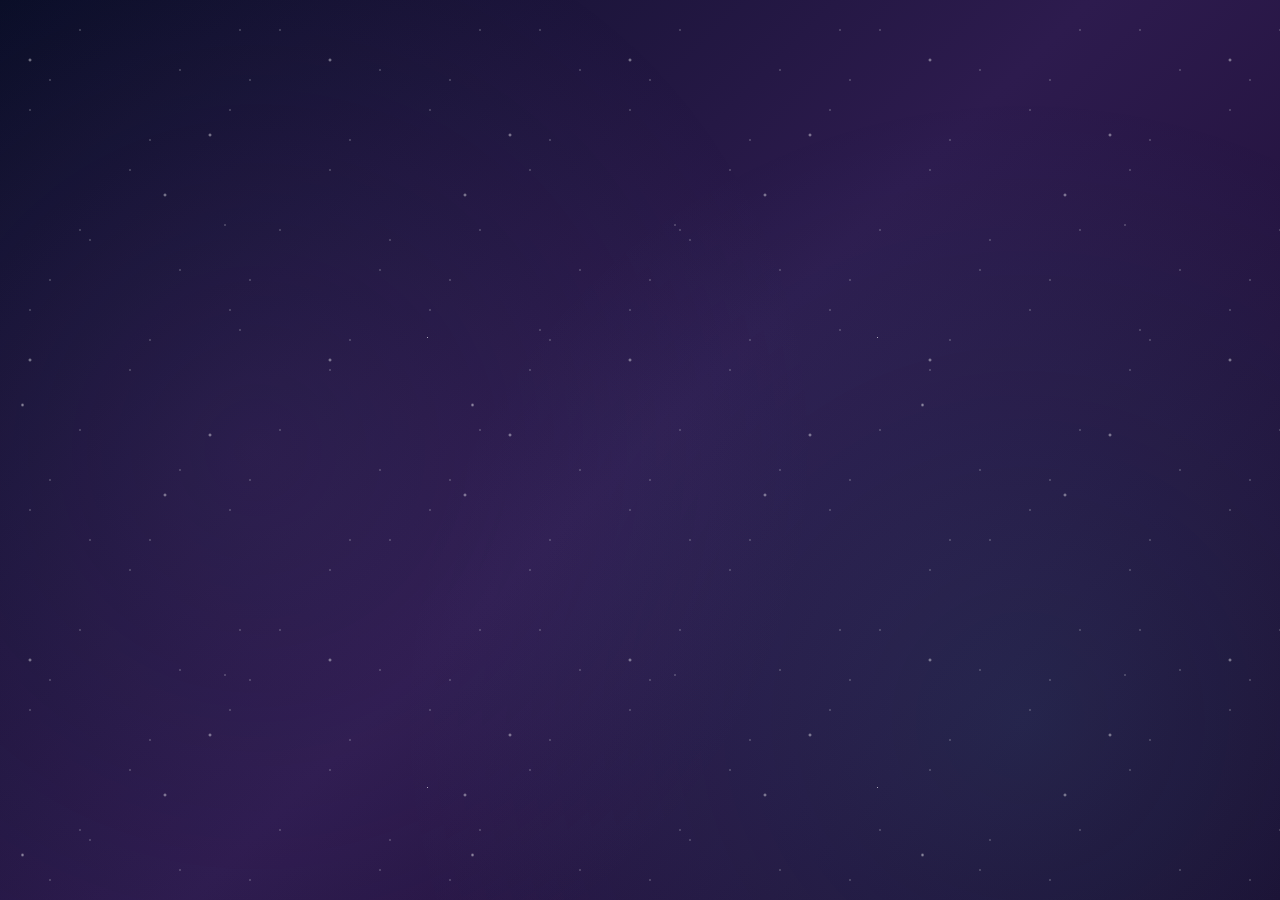
==== wonderland-deck.html @ 15926ad7 "90p pepsi yeah 90p pepsi whaaaaa" ====
<!DOCTYPE html>
<html>
  <head>
    <meta charset="UTF-8">
    <meta name="viewport" content="width=device-width, initial-scale=1.0">
    <meta name="author" content="tetra">
    <title>Wonderland</title>
		<link rel="icon" type="image/png" href="/resources/alice-icon.png">
    <link rel="stylesheet" href="wonderland-styles.css">
  </head>
  <body>
    
  </body>
</html>
---- wonderland-styles.css ----
@font-face {
  font-family: "AliceFont";
  src: url("resources/Chewy-Regular.ttf");
}

:root {
  --midnight: #0a0e27;
  --deep-purple: #2d1b4e;
  --mystic-purple: #6b4e9a;
  --golden: #f4d03f;
  --silver: #c0c0d8;
  --alice-cyan: #4dd9e8;
  --card-back: #1a1a2e;
}

* {
  margin: 0;
  padding: 0;
  box-sizing: border-box;
}

body {
  background: linear-gradient(135deg, var(--midnight) 0%, var(--deep-purple) 50%, #1a0a2e 100%);
  color: var(--silver);
  font-family: "AliceFont", cursive;
  min-height: 100vh;
  overflow-x: hidden;
  position: relative;
}

/* BACKGROUND EFFECTS */
body::before {
  content: '';
  position: fixed;
  top: 0;
  left: 0;
  width: 100%;
  height: 100%;
  background-image: 
    radial-gradient(circle at 20% 50%, rgba(107, 78, 154, 0.15) 0%, transparent 50%),
    radial-gradient(circle at 80% 80%, rgba(77, 217, 232, 0.1) 0%, transparent 50%);
  pointer-events: none;
  animation: mysticalPulse 8s ease-in-out infinite;
}

@keyframes mysticalPulse {
  0%, 100% { opacity: 0.5; }
  50% { opacity: 0.8; }
}

/* BACKGROUND STARS */
body::after {
  content: '';
  position: fixed;
  top: 0;
  left: 0;
  width: 100%;
  height: 100%;

  /* STAR FIELD */
  background-image:
    radial-gradient(2px 2px at 10% 20%, white, transparent),
    radial-gradient(2px 2px at 55% 65%, white, transparent),
    radial-gradient(1px 1px at 80% 10%, white, transparent),
    radial-gradient(1px 1px at 30% 80%, white, transparent),
    radial-gradient(2px 2px at 70% 45%, white, transparent),
    radial-gradient(1px 1px at 15% 55%, white, transparent),
    radial-gradient(1px 1px at 40% 15%, white, transparent),
    radial-gradient(1px 1px at 65% 85%, white, transparent),
    radial-gradient(1px 1px at 90% 35%, white, transparent),
    radial-gradient(1px 1px at 25% 40%, white, transparent),
    radial-gradient(1px 1px at 75% 70%, white, transparent),
    radial-gradient(2px 2px at 5%  90%, white, transparent),
    radial-gradient(1px 1px at 50% 50%, white, transparent),
    radial-gradient(1px 1px at 95% 75%, white, transparent);

  background-size:
    /* Each comma matches the gradient layers above */
    300px 300px,
    300px 300px,
    300px 300px,
    300px 300px,
    300px 300px,
    200px 200px,
    200px 200px,
    200px 200px,
    200px 200px,
    200px 200px,
    200px 200px,
    450px 450px,
    450px 450px,
    450px 450px;

  pointer-events: none;
  opacity: 0.6;
  animation: starTwinkle 15s ease-in-out infinite;
}

@keyframes starTwinkle {
  0%, 100% { background-position: 0% 0%; }
  50% { background-position: 100% 100%; }
}

/* CONTROLLER BUBBLES */
.controller-bubbles {
  position:fixed;
  bottom: 1.5rem;
  left: 1.6rem;
  display: flex;
  gap: 0.75rem;
  z-index: 500;
  align-items: flex-start;
}

.controller-bubble {
  display: flex;
  flex-direction: column;
  align-items: center;
  justify-content: center;
  gap: 0.25rem;
  width: 80px;
  height: 80px;
  border-radius: 50%;
  background: radial-gradient(circle at 35% 30%,
    rgba(107, 78, 154, 0.85) 0%,
    rgba(10, 14, 39, 0.92) 100%);
  border: 2px solid rgba(244, 208, 63, 0.45);
  box-shadow:
    0 4px 20px rgba(0, 0, 0, 0.5),
    0 0 12px rgba(107, 78, 154, 0.35),
    inset 0 1px 0 rgba(255, 255, 255, 0.08);
  cursor: pointer;
  text-decoration: none;
  color: var(--silver);
  transition:
    transform 0.3s cubic-bezier(0.34, 1.56, 0.64, 1),
    border-color 0.3s ease,
    box-shadow 0.3s ease;
  position: relative;
  animation: bubbleFloat 4s ease-in-out infinite;
}

.controller-bubble:nth-child(1) { animation-delay: 0s;}
.controller-bubble:nth-child(2) { animation-delay: 0.6s;}
.controller-bubble:nth-child(3) { animation-delay: 1.2s;}

.controller-bubble:hover {
  border-color: var(--golden);
  box-shadow:
    0 6px 28px rgba(0, 0, 0, 0.6),
    0 0 24px rgba(244, 208, 63, 0.45),
    inset 0 1px 0 rgba(255, 255, 255, 0.12);
  animation-play-state: paused;
  transform: translateY(-4px) scale(1.08);
}

.controller-bubble::before {
  content: '';
  position: absolute;
  top: 10%;
  left: 18%;
  width: 30%;
  height: 18%;
  background: rgba(255, 255, 255, 0.18);
  border-radius: 50%;
  filter: blur(3px);
  pointer-events: none;
}

.controller-bubble-label {
  font-family: "AliceFont", cursive;
  font-size: 0.7rem;
  letter-spacing: 0.06em;
  text-transform: uppercase;
  color: var(--golden);
  opacity: 0.85;
  text-shadow: 0 1px 4px rgba(0, 0, 0, 0.6);
}

/* NAV BUBBLES */
.nav-bubbles {
  position: fixed;
  top: 1.4rem;
  right: 1.6rem;
  display: flex;
  gap: 0.75rem;
  z-index: 500;
  align-items: flex-start;
}

.nav-bubble {
  display: flex;
  flex-direction: column;
  align-items: center;
  justify-content: center;
  gap: 0.25rem;
  width: 80px;
  height: 80px;
  border-radius: 50%;
  background: radial-gradient(circle at 35% 30%,
    rgba(107, 78, 154, 0.85) 0%,
    rgba(10, 14, 39, 0.92) 100%);
  border: 2px solid rgba(244, 208, 63, 0.45);
  box-shadow:
    0 4px 20px rgba(0, 0, 0, 0.5),
    0 0 12px rgba(107, 78, 154, 0.35),
    inset 0 1px 0 rgba(255, 255, 255, 0.08);
  cursor: pointer;
  text-decoration: none;
  color: var(--silver);
  transition:
    transform 0.3s cubic-bezier(0.34, 1.56, 0.64, 1),
    border-color 0.3s ease,
    box-shadow 0.3s ease;
  position: relative;
  animation: bubbleFloat 4s ease-in-out infinite;
}

.nav-bubble:nth-child(1) { animation-delay: 0s; }
.nav-bubble:nth-child(2) { animation-delay: 0.6s; }
.nav-bubble:nth-child(3) { animation-delay: 1.2s; }

@keyframes bubbleFloat {
  0%, 100% { transform: translateY(0); }
  50% { transform: translateY(-5px); }
}

.nav-bubble:hover {
  border-color: var(--golden);
  box-shadow:
    0 6px 28px rgba(0, 0, 0, 0.6),
    0 0 24px rgba(244, 208, 63, 0.45),
    inset 0 1px 0 rgba(255, 255, 255, 0.12);
  animation-play-state: paused;
  transform: translateY(-4px) scale(1.08);
}

.nav-bubble::before {
  content: '';
  position: absolute;
  top: 10%;
  left: 18%;
  width: 30%;
  height: 18%;
  background: rgba(255, 255, 255, 0.18);
  border-radius: 50%;
  filter: blur(3px);
  pointer-events: none;
}

.nav-bubble-label {
  font-family: "AliceFont", cursive;
  font-size: 0.7rem;
  letter-spacing: 0.06em;
  text-transform: uppercase;
  color: var(--golden);
  opacity: 0.85;
  text-shadow: 0 1px 4px rgba(0, 0, 0, 0.6);
}

/* SIGNUP DROPDOWN */
.nav-bubble--signup {
  user-select: none;
}

.signup-dropdown {
  position: absolute;
  top: calc(100% + 12px);
  right: 0;
  width: 280px;
  background: linear-gradient(145deg,
    rgba(45, 27, 78, 0.97) 0%,
    rgba(10, 14, 39, 0.97) 100%);
  border: 2px solid rgba(244, 208, 63, 0.5);
  border-radius: 16px;
  padding: 1.25rem 1.1rem 1.1rem;
  box-shadow:
    0 16px 48px rgba(0, 0, 0, 0.7),
    0 0 24px rgba(107, 78, 154, 0.4),
    inset 0 0 16px rgba(255, 255, 255, 0.03);

  /* Hidden by default */
  opacity: 0;
  transform: translateY(-8px) scale(0.96);
  transform-origin: top right;
  pointer-events: none;
  transition:
    opacity 0.3s ease,
    transform 0.35s cubic-bezier(0.34, 1.4, 0.64, 1);
}

.signup-dropdown.open {
  opacity: 1;
  transform: translateY(0) scale(1);
  pointer-events: all;
}

/* Arrow pointer */
.signup-dropdown::before {
  content: '';
  position: absolute;
  top: -10px;
  right: 22px;
  width: 0;
  height: 0;
  border-left: 9px solid transparent;
  border-right: 9px solid transparent;
  border-bottom: 10px solid rgba(244, 208, 63, 0.5);
}

.signup-dropdown-inner {
  display: flex;
  flex-direction: column;
  gap: 0.85rem;
}

.signup-title {
  font-family: "AliceFont", cursive;
  font-size: 1.4rem;
  color: var(--golden);
  text-align: center;
  text-shadow: 0 0 10px rgba(244, 208, 63, 0.5);
  margin-bottom: 0.15rem;
}

.signup-field {
  display: flex;
  flex-direction: column;
  gap: 0.3rem;
}

.signup-field label {
  font-family: "AliceFont", cursive;
  font-size: 0.9rem;
  color: var(--alice-cyan);
  text-transform: uppercase;
  letter-spacing: 0.08em;
  opacity: 0.85;
}

.signup-field input {
  font-family: "AliceFont", cursive;
  font-size: 1.1rem;
  background: rgba(10, 14, 39, 0.6);
  border: 1.5px solid rgba(107, 78, 154, 0.6);
  border-radius: 8px;
  color: var(--silver);
  padding: 0.65rem 0.85rem;
  outline: none;
  transition: border-color 0.25s ease, box-shadow 0.25s ease;
  width: 100%;
}

.signup-field input::placeholder {
  color: rgba(192, 192, 216, 0.35);
  font-style: italic;
}

.signup-field input:focus {
  border-color: var(--alice-cyan);
  box-shadow: 0 0 10px rgba(77, 217, 232, 0.25);
}

.signup-submit {
  font-family: "AliceFont", cursive;
  font-size: 1.25rem;
  background: linear-gradient(135deg, var(--mystic-purple), var(--deep-purple));
  color: var(--golden);
  border: 1.5px solid rgba(244, 208, 63, 0.55);
  border-radius: 8px;
  padding: 0.65rem 0;
  cursor: pointer;
  width: 100%;
  margin-top: 0.2rem;
  transition: background 0.25s ease, box-shadow 0.25s ease, transform 0.2s ease;
}

.signup-submit:hover {
  background: linear-gradient(135deg, #7d5cb8, var(--mystic-purple));
  box-shadow: 0 0 16px rgba(244, 208, 63, 0.35);
  transform: translateY(-1px);
}

/* CONTAINERS */
.wonderland-container {
  max-width: 1200px;
  margin: 0 auto;
  padding: 2rem;
  position: relative;
  z-index: 1;
}

.character-float {
  position: fixed;
  bottom: 2rem;
  left: 2rem;
  z-index: 200;
  cursor: grab;
  user-select: none;
  touch-action: none;
  filter: drop-shadow(0 4px 20px rgba(77, 217, 232, 0.4));
  transition: filter 0.2s ease;
}

.character-float:active {
  cursor: grabbing;
  filter: drop-shadow(0 8px 32px rgba(77, 217, 232, 0.7));
}

.character-float .character-sprite {
  position: relative;
  display: inline-block;
}

#character-gif { 
  width: 300px;
  height: auto;
  display: block;
  animation: gentleFloat 3s ease-in-out infinite;
}

@keyframes floatIn {
  from {
    transform: translateY(100px);
    opacity: 0;
  }
  to {
    transform: translateY(0);
    opacity: 1;
  }
}

.character-sprite {
  position: relative;
  display: inline-block;
  transition: transform 0.4s ease;
}

#character-gif {
  width: 260px;
  height: auto;
  filter: drop-shadow(0 4px 20px rgba(77, 217, 232, 0.4));
  animation: gentleFloat 3s ease-in-out infinite;
  flex-shrink: 0;
}

@keyframes gentleFloat {
  0%, 100% { transform: translateY(0); }
  50% { transform: translateY(-10px); }
}

.speech-bubble {
  position: absolute;
  top: 50%;
  left: calc(100% + 15px);           /* sits right of Alice, maybe switch sides */
  transform: translateY(-50%) scale(0);
  transform-origin: left center;
  width: 280px;
  background: linear-gradient(135deg, rgba(107, 78, 154, 0.95) 0%, rgba(45, 27, 78, 0.95) 100%);
  border: 3px solid var(--alice-cyan);
  border-radius: 20px;
  padding: 1rem 1.5rem;
  box-shadow:
    0 0 30px rgba(77, 217, 232, 0.5),
    inset 0 0 20px rgba(255, 255, 255, 0.1);
  opacity: 0;
  transition: opacity 0.4s ease, transform 0.4s cubic-bezier(0.34, 1.56, 0.64, 1);
  white-space: normal;
  pointer-events: none;
}

.speech-bubble.active {
  opacity: 1;
  transform: scale(1);
}

@keyframes bubblePop {
  0% {
    opacity: 0;
    transform: scale(0);
  }
  50% {
    transform: scale(1.1);
  }
  100% {
    opacity: 1;
    transform: scale(1);
  }
}

.speech-bubble::after {
  content: '';
  position: absolute;
  top: 50%;
  left: -20px;
  transform: translateY(-50%);
  width: 0;
  height: 0;
  border-top: 12px solid transparent;
  border-bottom: 12px solid transparent;
  border-right: 20px solid var(--alice-cyan);
}

#character-speech {
  font-size: 1.25rem;
  color: var(--silver);
  text-shadow: 0 2px 4px rgba(0, 0, 0, 0.5);
  line-height: 1.4;
}

/* MAIN CONTENT */
.tarot-card-container {
  text-align: center;
  margin-top: 2rem;
}

.title {
  font-size: 5rem;
  color: var(--golden);
  text-shadow:
    0 0 20px rgba(244, 208, 63, 0.8),
    0 0 40px rgba(244, 208, 63, 0.4),
    4px 4px 8px rgba(0, 0, 0, 0.8);
  margin-bottom: 1rem;
  animation: titleGlow 3s ease-in-out infinite;
  letter-spacing: 3px;
}

@keyframes titleGlow {
  0%, 100% {
    text-shadow: 
      0 0 20px rgba(244, 208, 63, 0.8),
      0 0 40px rgba(244, 208, 63, 0.4),
      4px 4px 8px rgba(0, 0, 0, 0.8);
  }
  50% {
    text-shadow: 
      0 0 30px rgba(244, 208, 63, 1),
      0 0 60px rgba(244, 208, 63, 0.6),
      4px 4px 8px rgba(0, 0, 0, 1);
  }
}

/* === TAROT CONTAINER === */

/* READING STATUS */
.tarot-card-reading {
  margin: 2rem 0;
  padding: 1rem;
  background: rgba(107, 78, 154, 0.3);
  border: 2px solid var(--mystic-purple);
  border-radius: 15px;
  display: inline-block;
}

#status-text {
  font-size: 1.5rem;
  color: var(--alice-cyan);
  text-shadow: 0 2px 8px rgba(277, 217, 232, 0.6);
}

/* TAROT CARDS */
.tarot-cards {
  display: flex;
  justify-content: center;
  align-items: flex-start;
  gap: clamp(1.5rem, 5vw, 6rem);
  margin: 4rem 0;
}

.card-position {
  display: flex;
  flex-direction: column;
  align-items: center;
  gap: 1rem;
  min-height: 0;
}

.position-label {
  font-size: 1.8rem;
  color: var(--golden);
  text-transform: uppercase;
  letter-spacing: 2px;
  text-shadow: 0 2px 8px rgba(244, 208, 63, 0.6);
}

.card-wrapper {
  width: 240px;
  height: 420px;
  position: relative;
  transform-style: preserve-3d;
  perspective: 1000px;
  transition: transform 0.8s cubic-bezier(0.68, -0.55, 0.265, 1.55);
  cursor: pointer;
}

.card-wrapper.hover {
  transform: translateY(-10px) rotateY(5deg);
}

.card-wrapper.flipped {
  transform: rotateY(180deg);
}

.card-wrapper.clickable::after {
  content: '';
  position: absolute;
  inset: -3px;
  border-radius: 15px;
  box-shadow: 0 0 0 rgba(244, 208, 63, 0);
  transition: box-shadow 0.3s ease;
  pointer-events: none;
  z-index: 10;
}

.card-wrapper.clickable:hover::after {
  box-shadow: 0 0 28px rgba(244, 208, 63, 0.8);
}

.card-back, .card-front {
  position: absolute;
  inset: 0;
  width: 100%;
  height: 100%;
  backface-visibility: hidden;
  border-radius: 15px;
  border: 3px solid var(--golden);
  box-shadow: 
    0 10px 40px rgba(0, 0, 0, 0.6),
    0 0 20px rgba(244, 208, 63, 0.3);
}

.card-back {
  background: linear-gradient(135deg, var(--card-back) 0%, var(--deep-purple) 100%);
  display: flex;
  align-items: center;
  justify-content: center;
  overflow: hidden;
}

.card-back::before {
  content: '+';
  font-size: 8rem;
  color: var(--mystic-purple);
  opacity: 0.4;
  animation: cardPulse 2s ease-in-out infinite;
}

@keyframes cardPulse {
  0%, 100% { transform: scale(1); opacity: 0.4; }
  50% { transform: scale(1.1); opacity: 0.6; }
}

.card-front {
  background: white;
  width: 100%;
  height: 100%;
  transform: rotateY(180deg);
  display: flex;
  align-items: center;
  justify-content: center;
  overflow: hidden;
}

.card-front img {
  width: 100%;
  height: 100%;
  object-fit: contain;
}

.card-front.reversed {
  transform: rotateY(180deg) rotate(180deg);
}

/* READING MODE TOGGLE */
.reading-mode-toggle {
  display: flex;
  align-items: center;
  justify-content: center;
  gap: 1.2rem;
  margin: 1rem 0 2rem;
}

.toggle-label {
  font-family: "AliceFont", cursive;
  font-size: 1.1rem;
  color: var(--silver);
  opacity: 0.45;
  transition: opacity 0.4s ease, color 0.4s ease, text-shadow 0.4s ease;
  white-space: nowrap;
  user-select: none;
}

.toggle-label.active {
  opacity: 1;
  color: var(--golden);
  text-shadow: 0 0 12px rgba(244, 208, 63, 0.7);
}

.toggle-track {
  position: relative;
  width: 72px;
  height: 36px;
  background: linear-gradient(135deg, var(--midnight), var(--deep-purple));
  border: 2px solid var(--mystic-purple);
  border-radius: 999px;
  cursor: pointer;
  box-shadow:
    0 0 14px rgba(107, 78, 154, 0.5),
    inset 0 0 10px rgba(0, 0, 0, 0.4);
  transition: border-color 0.4s ease, box-shadow 0.4s ease;
  overflow: hidden;
}

.toggle-track:hover {
  border-color: var(--alice-cyan);
  box-shadow:
    0 0 20px rgba(77, 217, 232, 0.4),
    inset 0 0 10px rgba(0, 0, 0, 0.4);
}

.toggle-track.three-card {
  border-color: var(--golden);
  box-shadow:
    0 0 20px rgba(244, 208, 63, 0.5),
    inset 0 0 10px rgba(0, 0, 0, 0.4);
}

.toggle-orb {
  position: absolute;
  top: 4px;
  left: 4px;
  width: 24px;
  height: 24px;
  background: radial-gradient(circle at 35% 35%, var(--alice-cyan) 0%, var(--mystic-purple));
  border-radius: 50%;
  box-shadow:
    0 0 10px rgba(77, 217, 232, 0.8),
    0 2px 6px rgba(0, 0, 0, 0.5);
  transition: transform 0.45s cubic-bezier(0.34, 1.56, 0.64, 1), background 0.4s ease, box-shadow 0.4s ease;
}

.toggle-track.three-card .toggle-orb {
  transform: translate(36px);
  background: radial-gradient(circle at 35% 35%, var(--golden), #b8860b);
  box-shadow:
    0 0 12px rgba(244, 208, 63, 0.9),
    0 2px 6px rgba(0, 0, 0, 0.5);
}

/* STAR PIPS */
.toggle-pip {
  position: absolute;
  top: 50%;
  transform: translateY(-50%);
  width: 4px;
  height: 4px;
  background: var(--golden);
  border-radius: 50%;
  opacity: 0;
  transition: opacity 0.3s ease;
}

.toggle-pip.pip-1 {
  left: 14px;
}

.toggle-pip.pip-2 {
  left: 22px;
}

.toggle-pip.pip-3 {
  left: 30px;
}

.toggle-track.three-card .toggle-pip {
  opacity: 0.5;
}

/* DRAW CARDS BUTTON */
.draw-button {
  font-family: "AliceFont", cursive;
  font-size: 2.1rem;
  padding: 1.4rem 3.5rem;
  background: linear-gradient(135deg, var(--mystic-purple) 0%, var(--deep-purple) 100%);
  color: var(--golden);
  border: 3px solid var(--golden);
  border-radius: 50px;
  cursor: pointer;
  display: block;
  margin: 0 auto;
  text-shadow: 0 2px 8px rgba(0, 0, 0, 0.5);
  box-shadow: 
    0 8px 20px rgba(0, 0, 0, 0.4),
    0 0 30px rgba(244, 208, 63, 0.3),
    inset 0 0 20px rgba(255, 255, 255, 0.1);
  transition: all 0.3s ease;
  animation: buttonGlow 2s ease-in-out infinite;
}

@keyframes buttonGlow {
  0%, 100% {
    box-shadow: 
      0 8px 20px rgba(0, 0, 0, 0.4),
      0 0 30px rgba(244, 208, 63, 0.3),
      inset 0 0 20px rgba(255, 255, 255, 0.1);
  }
  50% {
    box-shadow: 
      0 8px 20px rgba(0, 0, 0, 0.4),
      0 0 40px rgba(244, 208, 63, 0.6),
      inset 0 0 30px rgba(255, 255, 255, 0.2);
  }
}

.draw-button:hover:not(:disabled) {
  transform: translateY(-3px) scale(1.05);
  box-shadow: 
    0 12px 30px rgba(0, 0, 0, 0.5),
    0 0 50px rgba(244, 208, 63, 0.5),
    inset 0 0 30px rgba(255, 255, 255, 0.2);
}

.draw-button:active:not(:disabled) {
  transform: translateY(-1px) scale(1.02);
}

.draw-button:disabled {
  opacity: 0.5;
  cursor: not-allowed;
  animation: none;
}

/* MODAL */
.modal {
  display: none;
  position: fixed;
  z-index: 1000;
  left: 0;
  top: 0;
  width: 100%;
  height: 100%;
  background-color: rgba(10, 14, 39, 0.95);
  backdrop-filter: blur(10px);
  animation: fadeIn 0.3s ease;
}

.modal.active {
  display: flex;
  align-items: center;
  justify-content: center;
}

@keyframes fadeIn {
  from { opacity: 0; }
  to { opacity: 1; }
}

.modal-content {
  background: linear-gradient(135deg, var(--deep-purple) 0%, var(--midnight) 100%);
  border: 3px solid var(--golden);
  border-radius: 20px;
  padding: 2rem;
  max-width: 900px;
  width: 90%;
  max-height: 90vh;
  overflow-y: auto;
  box-shadow:
    0 20px 60px rgba(0, 0, 0, 0.8),
    0 0 40px rgba(244, 208, 63, 0.4);
  animation: slideIn 0.4 ease-out;
  position: relative;
}

@keyframes slideIn {
  from {
    transform: translateY(-50px);
    opacity: 0;
  }
  to {
    transform: translateY(0);
    opacity: 1;
  }
}

.close-button {
  position: absolute;
  top: 1rem;
  right: 1.5rem;
  font-size: 3rem;
  color: var(--golden);
  cursor: pointer;
  line-height: 1;
  transition: all 0.3s ease;
}

.close-button:hover {
  color: var(--alice-cyan);
  transform: rotate(90deg);
  text-shadow: 0 0 20px rgba(77, 217, 232, 0.);
}

.modal-body {
  display: flex;
  gap: 2rem;
  margin-top: 1rem;
}

.modal-card-display {
  flex: 0 0 300px;
  display: flex;
  flex-direction: column;
  align-items: center;
  text-align: center;
}

.modal-card-display img {
  width: 100%;
  border: 3px solid var(--golden);
  border-radius: 15px;
  box-shadow: 0 10px 30px rgba(0, 0, 0, 0.5);
}

.reversed-indicator {
  margin-top: 1rem;
  font-size: 1.3rem;
  color: var(--alice-cyan);
  text-shadow: 0 2px 8px rgba(77, 217, 232, 0.6);
}

.modal-card-info {
  flex: 1;
}

.modal-card-info h2 {
  font-size: 2.5rem;
  color: var(--golden);
  margin-bottom: 1.5rem;
  text-shadow: 0 2px 8px rgba(244, 208, 63, 0.6);
}

.card-meaning {
  margin-bottom: 2rem;
  padding: 1.5rem;
  background: rgba(107, 78, 154, 0.2);
  border-left: 4px solid var(--mystic-purple);
  border-radius: 8px;
}

.card-meaning h3 {
  font-size: 1.6rem;
  color: var(--alice-cyan);
  margin-bottom: 0.8rem;
  text-shadow: 0 2px 8px rgba(77, 217, 232, 0.4);
}

.card-meaning p {
  font-size: 1.1rem;
  line-height: 1.6;
  color: var(--silver);
}

.reversed-meaning {
  border-left-color: var(--alice-cyan);
}

/* SETTINGS BUBBLE */
.settings-bubble {
  position: fixed;
  top: 1.4rem;
  left: 1.6rem;
  width: 80px;
  height: 80px;
  border-radius: 50%;
  background: radial-gradient(circle at 35% 30%,
    rgba(107, 78, 154, 0.85) 0%,
    rgba(10, 14, 39, 0.92) 100%);
  border: 2px solid rgba(244, 208, 63, 0.45);
  box-shadow:
    0 4px 20px rgba(0, 0, 0, 0.5),
    0 0 12px rgba(107, 78, 154, 0.35),
    inset 0 1px 0 rgba(255, 255, 255, 0.08);
  cursor: pointer;
  z-index: 500;
  display: flex;
  flex-direction: column;
  align-items: center;
  justify-content: center;
  gap: 0.25rem;
  color: var(--silver);
  animation: bubbleFloat 4s ease-in-out infinite;
  animation-delay: 1.8s;
  transition:
    transform 0.3s cubic-bezier(0.34, 1.56, 0.64, 1),
    border-color 0.3s ease,
    box-shadow 0.3s ease;
}

.settings-bubble::before {
  content: '';
  position: absolute;
  top: 10%;
  left: 18%;
  width: 30%;
  height: 18%;
  background: rgba(255, 255, 255, 0.18);
  border-radius: 50%;
  filter: blur(3px);
  pointer-events: none;
}

.settings-bubble:hover {
  border-color: var(--golden);
  box-shadow:
    0 6px 28px rgba(0, 0, 0, 0.6),
    0 0 24px rgba(244, 208, 63, 0.45),
    inset 0 1px 0 rgba(255, 255, 255, 0.12);
  animation-play-state: paused;
  transform: translateY(-4px) scale(1.08);
}

.settings-bubble-label {
  font-family: "AliceFont", cursive;
  font-size: 0.7rem;
  letter-spacing: 0.06em;
  text-transform: uppercase;
  color: var(--golden);
  opacity: 0.85;
  text-shadow: 0 1px 4px rgba(0, 0, 0, 0.6);
}

/* SETTINGS PANEL */
.settings-overlay {
  position: fixed;
  inset: 0;
  background: rgba(10, 14, 39, 0.5);
  z-index: 600;
  opacity: 0;
  pointer-events: none;
  transition: opacity 0.35s ease;
}

.settings-overlay.open {
  opacity: 1;
  pointer-events: all;
}

.settings-panel {
  position: fixed;
  top: 0;
  left: 0;
  width: 300px;
  height: 100vh;
  background: linear-gradient(160deg, rgba(45, 27, 78, 0.98) 0%, rgba(10, 14, 39, 0.99) 100%);
  border-right: 2px solid rgba(244, 208, 63, 0.5);
  box-shadow:
    8px 0 40px rgba(0, 0, 0, 0.7),
    0 0 30px rgba(107, 78, 154, 0.3);
  z-index: 601;
  transform: translateX(-100%);
  transition: transform 0.4s cubic-bezier(0.34, 1.2, 0.64, 1);
  overflow-y: auto;
  padding: 2rem 1.5rem;
  display: flex;
  flex-direction: column;
  gap: 1.5rem;
}

.settings-panel.open {
  transform: translateX(0);
}

.settings-panel-header {
  display: flex;
  align-items: center;
  justify-content: space-between;
  padding-bottom: 1rem;
  border-bottom: 1px solid rgba(244, 208, 63, 0.25);
}

.settings-panel-title {
  font-family: "AliceFont", cursive;
  font-size: 1.4rem;
  color: var(--golden);
  text-shadow: 0 0 12px rgba(244, 208, 63, 0.5);
}

.settings-close {
  font-size: 2rem;
  color: var(--golden);
  cursor: pointer;
  line-height: 1;
  transition: transform 0.3s ease, color 0.3s ease;
}

.settings-close:hover {
  color: var(--alice-cyan);
  transform: rotate(90deg);
}

.settings-section-title {
  font-family: "AliceFont", cursive;
  font-size: 0.7rem;
  letter-spacing: 0.12em;
  text-transform: uppercase;
  color: var(--alice-cyan);
  opacity: 0.8;
  margin-bottom: 0.5rem;
}

.settings-item {
  display: flex;
  align-items: center;
  justify-content: space-between;
  padding: 0.8rem 1rem;
  background: rgba(107, 78, 154, 0.15);
  border: 1px solid rgba(107, 78, 154, 0.3);
  border-radius: 10px;
  margin-bottom: 0.5rem;
}

.settings-item-label {
  font-family: "AliceFont", cursive;
  font-size: 1rem;
  color: var(--silver);
}

.dev-password-field {
  display: none;
  margin-top: 0.4rem;
  padding: 0 0.25rem;
}

.dev-password-field.visible {
  display: block;
}

.dev-password-field input {
  font-family: "AliceFont", cursive;
  font-size: 1rem;
  width: 100%;
  background: rgba(10, 14, 39, 0.6);
  border: 1.5px solid rgba(107, 78, 154, 0.6);
  border-radius: 8px;
  color: var(--silver);
  padding: 0.6rem 0.8rem;
  outline: none;
  transition: border-color 0.25s ease, box-shadow 0.25s ease;
}

.dev-password-field input::placeholder {
  color: rgba(192, 192, 216, 0.35);
  font-style: italic;
}

.dev-password-field input:focus {
  border-color: var(--alice-cyan);
  box-shadow: 0 0 10px rgba(77, 217, 232, 0.25);
}

#settings-dev-mode:checked ~ * {
  /* handled via JS class */
}

.settings-item.dev-active {
  border-color: rgba(77, 217, 232, 0.6);
  background: rgba(77, 217, 232, 0.08);
}

/* LARGE UI MODE */
/* increase most things by about 40px? */
body.large-ui .card-wrapper {
  width: 280px;
  height: 460px;
}

body.large-ui .controller-bubble,
body.large-ui .nav-bubble,
body.large-ui .settings-bubble {
  width: 120px;
  height: 120px;
}

body.large-ui .controller-bubble-label,
body.large-ui .nav-bubble-label,
body.large-ui .settings-bubble-label {
  font-size: 1.2rem;
}

body.large-ui .title {
  font-size: 6.5rem;
}

body.large-ui #status-text {
  font-size: 2rem;
}

body.large-ui .position-label {
  font-size: 2.5rem;
}

body.large-ui .draw-button {
  font-size: 2.5rem;
  padding: 1.8rem 4.5rem;
}

body.large-ui .speech-bubble {
  width: 350px;
  font-size: 1.4rem;
  padding: 1.5rem 2rem;
}

body.large-ui #character-speech {
  font-size: 1.5rem;
}

body.large-ui .signup-dropdown {
  width: 360px;
}

body.large-ui .signup-title {
  font-size: 1.8rem;
}

body.large-ui .signup-field label {
  font-size: 1.1rem;
}

body.large-ui .signup-field input {
  font-size: 1.35rem;
  padding: 0.8rem 1rem;
  border-radius: 10px;
}

body.large-ui .signup-submit {
  font-size: 1.5rem;
  padding: 0.8rem 0;
  border-radius: 10px;
}

body.large-ui .signup-dropdown-inner {
  gap: 1.2rem;
}

/* RESPONSIVE DESIGNS */
@media (max-width: 2000px) {
  .character-float #character-gif {
    width: 600px;
  }

  .speech-bubble {
    position: absolute;
    top: calc(100% + 15px);
    left: 50%;
    transform: translateX(-50%) scale(0);
    transform-origin: top center;
    width: 320px;
  }

  .speech-bubble.active {
    transform: translateX(-50%) scale(1);
  }

  .speech-bubble::after {
    top: -20px;
    left: 50%;
    transform: translateX(-50%);
    border-left: 12px solid transparent;
    border-right: 12px solid transparent;
    border-bottom: 20px solid var(--alice-cyan);
    border-top: none;
  }

  .title {
    font-size: 2.5rem;
  }

  .card-wrapper {
    width: 150px;
    height: 262px;
  }

  .modal-body {
    flex-direction: column;
  }

  .modal-card-display {
    flex: auto;
    width: 20%;
  }

  .controller-bubbles {
    gap: 0.5rem;
    bottom: 1rem;
    left: 1.6rem;
  }

  .controller-bubble {
    width: 90px;
    height: 90px;
  }

  .controller-bubble-label {
    font-size: 0.85rem;
  }

  .nav-bubbles {
    gap: 0.5rem;
    top: 1rem;
    right: 1rem;
  }

  .nav-bubble {
    width: 90px;
    height: 90px;
  }

  .nav-bubble-label {
    font-size: 0.85rem;
  }

  .signup-dropdown {
    width: 280px;
  }

  .settings-bubble {
    width: 90px;
    height: 90px;
  }

  .settings-bubble-label {
    font-size: 0.85rem;
  }
}

@media (max-width: 640px) {
  .character-float #character-gif {
    width: 150px;
  }

  .speech-bubble {
    max-width: 200px;
    font-size: 0.9rem;
    padding: 0.7rem 1rem;
  }

  .wonderland-container {
    padding: 1rem;
  }

  .title {
    font-size: 2rem;
  }

  .tarot-cards {
    flex-direction: column;
    align-items: center;
  }

  .card-wrapper {
    width: 180px;
    height: 315px;
  }

  .draw-button {
    font-size: 1.4rem;
    padding: 1rem 2rem;
  }

  .controller-bubbles {
    position: static;
    display: flex;
    flex-direction: row;
    justify-content: center;
    gap: 1rem;
    width: 100%;
    padding: 1rem 0 0.5rem;
  }

  .controller-bubble {
    width: 58px;
    height: 58px;
  }

  .controller-bubble-label {
    font-size: 0.54rem;
  }

  .nav-bubbles {
    position: static;
    display: flex;
    flex-direction: row;
    justify-content: center;
    gap: 1rem;
    width: 100%;
    padding: 1rem 0 0.5rem;
  }

  .nav-bubble {
    width: 58px;
    height: 58px;
  }

  .nav-bubble-label {
    font-size: 0.54rem;
  }

  .signup-dropdown {
    position: fixed;
    top: 90px;
    left: 50%;
    transform: translateX(-50%);
    right: auto;
    width: 200px;
  }

  .signup-dropdown.open {
    transform: translateX(-50%) scale(1);
    opacity: 1;
  }

  .signup-dropdown::before {
    display: none;
  }
}
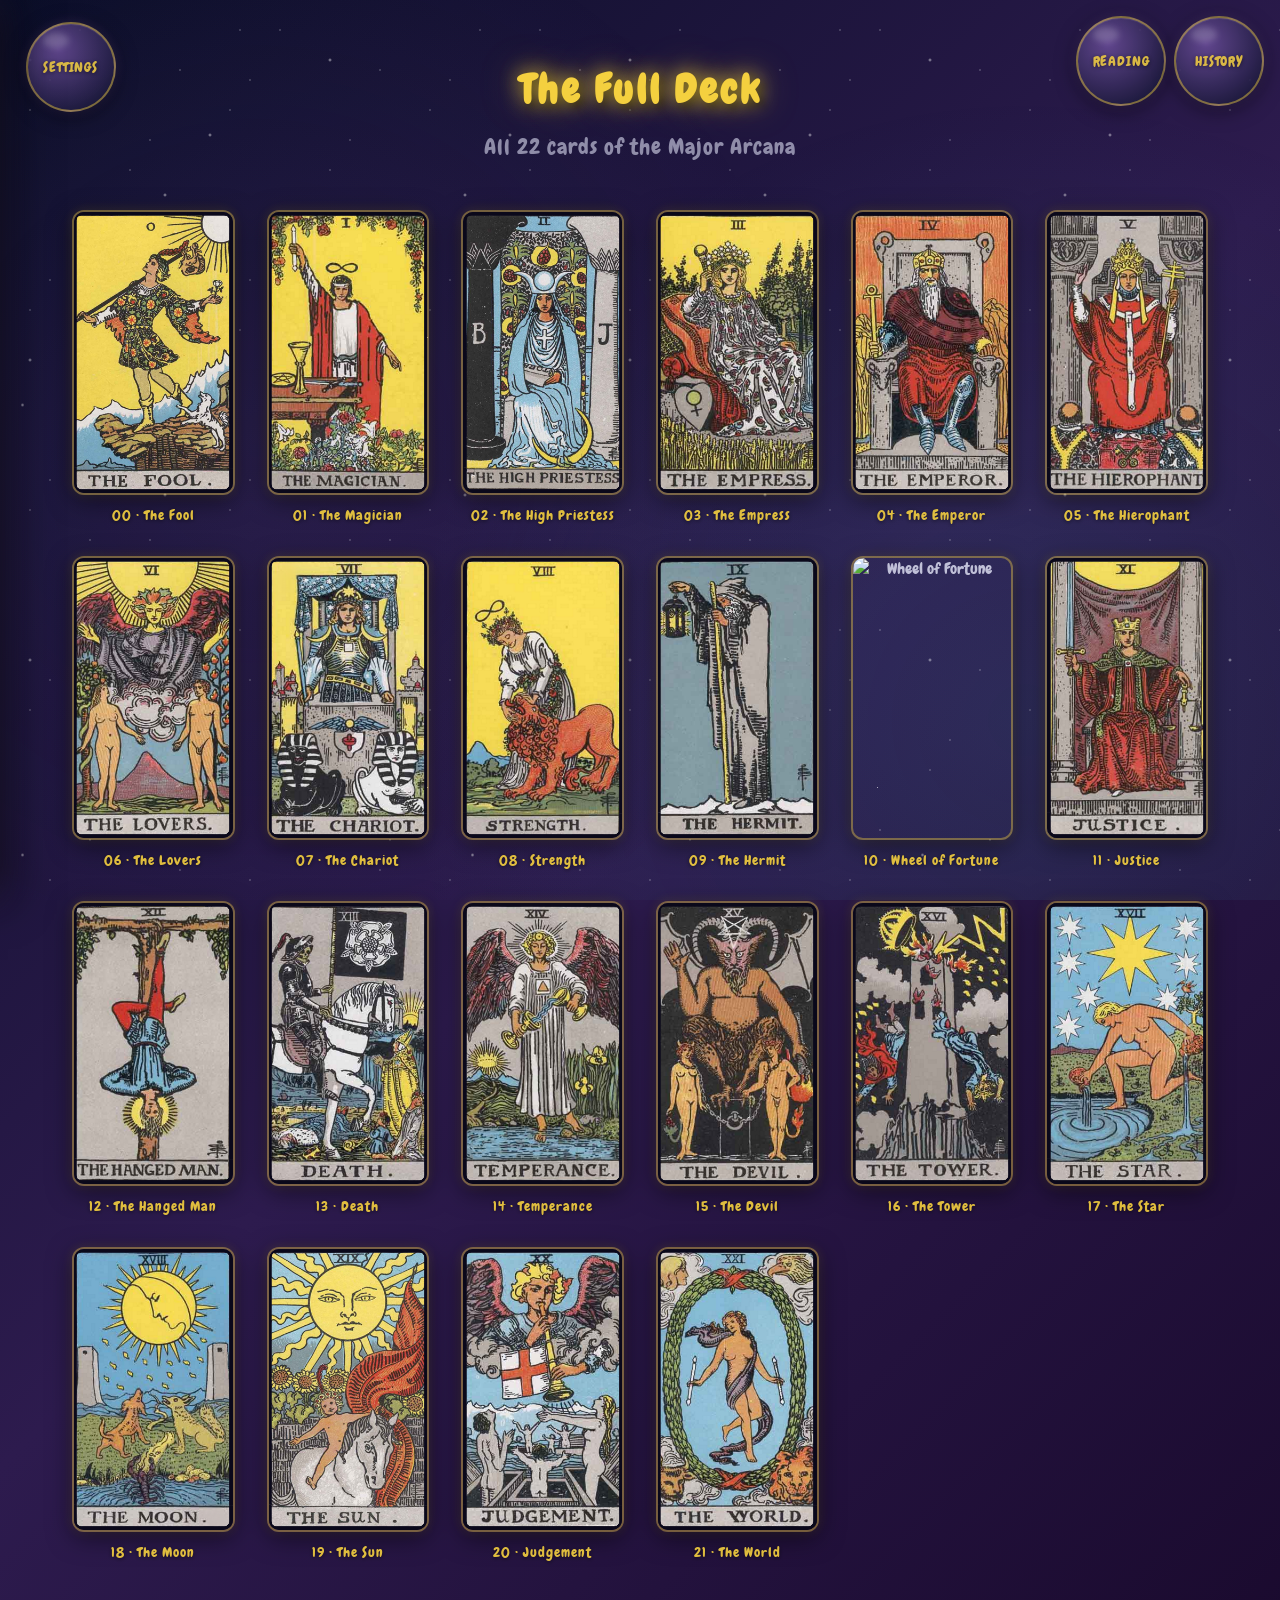
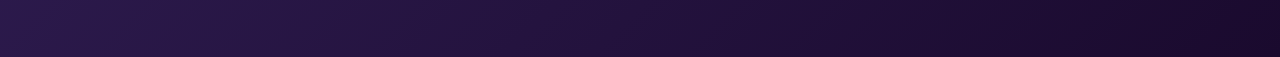
==== commit 53d217ec: "sigma sigma on the wall who is the skibidiest of them all  finished deck page (html, css, js) and ad" ====
--- a/wonderland-deck.html
+++ b/wonderland-deck.html
@@ -4,11 +4,84 @@
     <meta charset="UTF-8">
     <meta name="viewport" content="width=device-width, initial-scale=1.0">
     <meta name="author" content="tetra">
-    <title>Wonderland</title>
-		<link rel="icon" type="image/png" href="/resources/alice-icon.png">
+    <title>Wonderland - Deck</title>
+    <link rel="icon" type="image/png" href="/resources/alice-icon.png">
     <link rel="stylesheet" href="wonderland-styles.css">
+    <link rel="stylesheet" href="wonderland-deck-styles.css">
   </head>
   <body>
-    
+
+    <!-- SETTINGS BUBBLE -->
+    <div class="settings-bubble" id="settings-bubble" title="Settings">
+      <span class="settings-bubble-label">Settings</span>
+    </div>
+
+    <!-- SETTINGS OVERLAY + PANEL -->
+    <div class="settings-overlay" id="settings-overlay"></div>
+    <div class="settings-panel" id="settings-panel" aria-label="Settings panel">
+      <div class="settings-panel-header">
+        <span class="settings-panel-title">Settings</span>
+        <span class="settings-close" id="settings-close">&times;</span>
+      </div>
+      <div>
+        <p class="settings-section-title">Display</p>
+        <div class="settings-item">
+          <span class="settings-item-label">Large UI</span>
+          <input type="checkbox" id="settings-large-ui">
+        </div>
+      </div>
+    </div>
+
+    <!-- NAV BUBBLES -->
+    <nav class="nav-bubbles" aria-label="Site navigation">
+      <a href="wonderland.html" class="nav-bubble" title="Back to Reading">
+        <span class="nav-bubble-label">Reading</span>
+      </a>
+      <a href="wonderland-history.html" class="nav-bubble" title="Past Divinations">
+        <span class="nav-bubble-label">History</span>
+      </a>
+    </nav>
+
+    <!-- DECK CONTAINER -->
+    <div class="wonderland-container">
+      <div class="tarot-card-container">
+        <h1 class="title">The Full Deck</h1>
+        <p class="deck-subtitle">All 22 cards of the Major Arcana</p>
+
+        <div class="deck-grid" id="deck-grid">
+          <!-- Cards injected by JS -->
+        </div>
+      </div>
+    </div>
+
+    <!-- CARD MODAL -->
+    <div class="modal" id="card-modal">
+      <div class="modal-content">
+        <span class="close-button" id="close-modal">&times;</span>
+        <div class="modal-body">
+          <div class="modal-card-display">
+            <img id="modal-card-image" src="" alt="Tarot Card">
+            <p class="reversed-indicator" id="reversed-indicator" style="display:none;">Reversed</p>
+          </div>
+          <div class="modal-card-info">
+            <h2 id="modal-card-name"></h2>
+            <div class="card-meaning">
+              <h3>Overall Interpretation</h3>
+              <p id="modal-overall-meaning"></p>
+            </div>
+            <div class="card-meaning">
+              <h3 id="modal-temporal-title">Upright</h3>
+              <p id="modal-temporal-meaning"></p>
+            </div>
+            <div class="card-meaning reversed-meaning" id="reversed-meaning-section">
+              <h3>Reversed Interpretation</h3>
+              <p id="modal-reversed-meaning"></p>
+            </div>
+          </div>
+        </div>
+      </div>
+    </div>
+
+    <script src="wonderland-deck-scripts.js"></script>
   </body>
 </html>
--- a/wonderland-deck-styles.css
+++ b/wonderland-deck-styles.css
@@ -0,0 +1,80 @@
+.deck-subtitle {
+  font-size: 1.4rem;
+  color: var(--silver);
+  opacity: 0.7;
+  margin-bottom: 3rem;
+  letter-spacing: 1px;
+}
+
+.deck-grid {
+  display: grid;
+  grid-template-columns: repeat(auto-fill, minmax(160px, 1fr));
+  gap: 2rem;
+  margin: 0 auto;
+  padding-bottom: 4rem;
+}
+
+.deck-card {
+  display: flex;
+  flex-direction: column;
+  align-items: center;
+  gap: 0.75rem;
+  cursor: pointer;
+}
+
+.deck-card-wrapper {
+  width: 100%;
+  aspect-ratio: 4 / 7;
+  border-radius: 12px;
+  border: 2px solid rgba(244, 208, 63, 0.4);
+  overflow: hidden;
+  box-shadow:
+    0 6px 24px rgba(0, 0, 0, 0.5),
+    0 0 12px rgba(244, 208, 63, 0.15);
+  transition:
+    transform 0.3s cubic-bezier(0.34, 1.56, 0.64, 1),
+    border-color 0.3s ease,
+    box-shadow 0.3s ease;
+}
+
+.deck-card:hover .deck-card-wrapper {
+  transform: translateY(-6px) scale(1.03);
+  border-color: var(--golden);
+  box-shadow:
+    0 12px 36px rgba(0, 0, 0, 0.6),
+    0 0 28px rgba(244, 208, 63, 0.5);
+}
+
+.deck-card-wrapper img {
+  width: 100%;
+  height: 100%;
+  object-fit: cover;
+  display: block;
+}
+
+.deck-card-label {
+  font-family: "AliceFont", cursive;
+  font-size: 0.85rem;
+  color: var(--golden);
+  text-align: center;
+  letter-spacing: 1px;
+  text-shadow: 0 1px 4px rgba(0, 0, 0, 0.6);
+  opacity: 0.9;
+}
+
+/* Large UI overrides */
+body.large-ui .deck-grid {
+  grid-template-columns: repeat(auto-fill, minmax(200px, 1fr));
+  gap: 2.5rem;
+}
+
+body.large-ui .deck-card-label {
+  font-size: 1.1rem;
+}
+
+@media (max-width: 640px) {
+  .deck-grid {
+    grid-template-columns: repeat(auto-fill, minmax(120px, 1fr));
+    gap: 1.25rem;
+  }
+}
